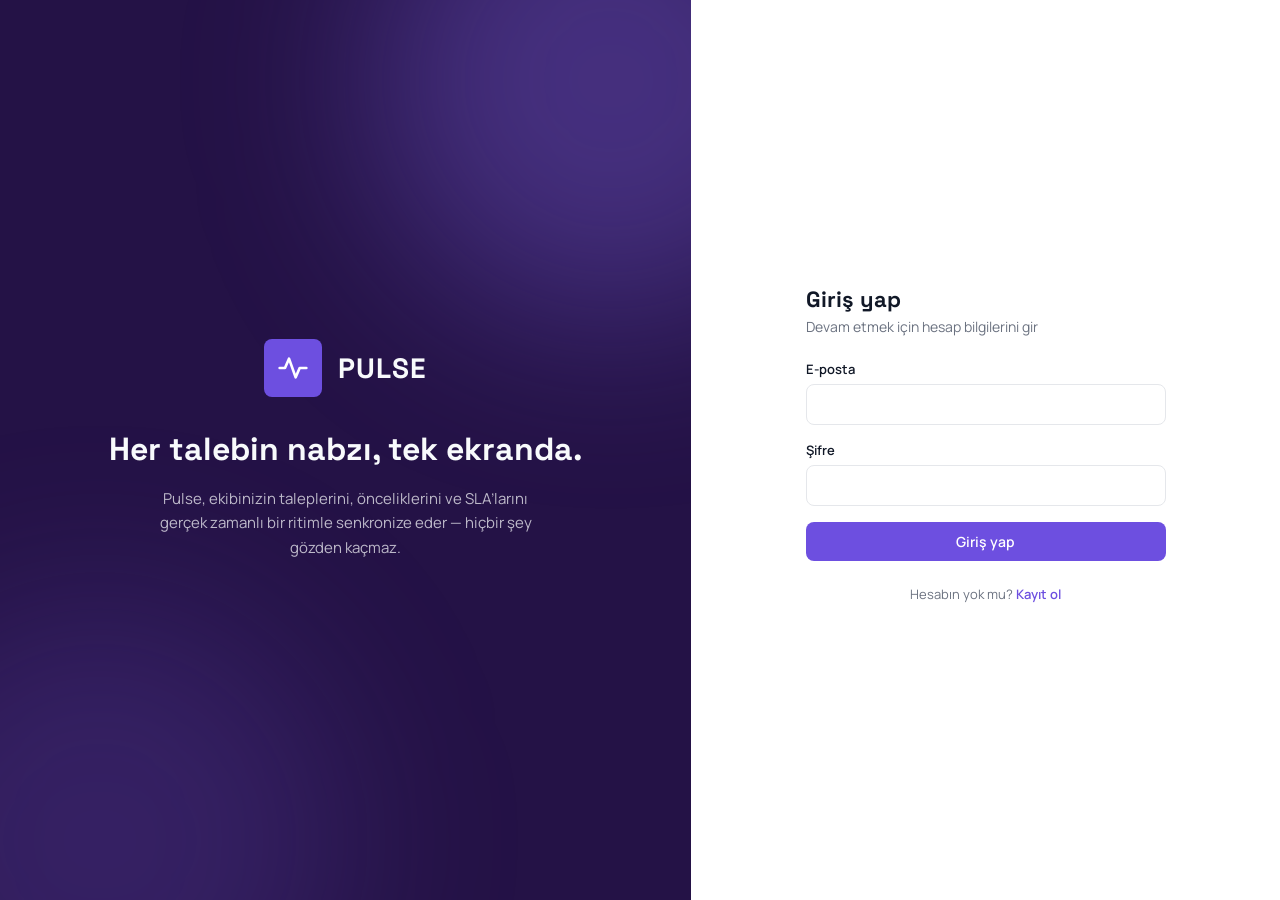
==== frontend/index.html @ 2d247c8b "Migrate frontend to SPA architecture with design system and search backend support Backend: - Add ca" ====
<!DOCTYPE html>
<html lang="tr">
<head>
  <meta charset="UTF-8">
  <script>
    // FOUC (yanlış temayla ilk çizim) olmasın diye tema, CSS yüklenmeden önce senkron uygulanıyor.
    document.documentElement.setAttribute('data-theme', localStorage.getItem('theme') || 'light');
  </script>
  <meta name="viewport" content="width=device-width, initial-scale=1.0">
  <title>Pulse ITSM</title>
  <link rel="preconnect" href="https://fonts.googleapis.com">
  <link href="https://fonts.googleapis.com/css2?family=Manrope:wght@400;500;600;700&family=Space+Grotesk:wght@600;700;800&display=swap" rel="stylesheet">
  <link rel="stylesheet" href="css/variables.css">
  <link rel="stylesheet" href="css/app.css">
</head>
<body>
  <div class="app-shell" id="appShell">
    <aside class="sidebar" id="sidebar">
      <div class="sidebar-brand">
        <div class="brand-mark-sm">
          <svg viewBox="0 0 24 24" fill="none" xmlns="http://www.w3.org/2000/svg">
            <path d="M2 12H6L9 5L14 19L17 12H22" stroke="white" stroke-width="2" stroke-linecap="round" stroke-linejoin="round"/>
          </svg>
        </div>
        <span class="brand-name-sm">PULSE</span>
      </div>

      <ul class="nav-list">
        <li>
          <a href="#/dashboard" data-route="dashboard">
            <svg class="nav-icon" viewBox="0 0 24 24" fill="none" xmlns="http://www.w3.org/2000/svg" stroke="currentColor" stroke-width="2" stroke-linecap="round" stroke-linejoin="round">
              <path d="M3 13h4v8H3zM10 3h4v18h-4zM17 8h4v13h-4z"/>
            </svg>
            <span data-i18n="nav.dashboard">Panel</span>
          </a>
        </li>
        <li>
          <a href="#/tickets" data-route="tickets">
            <svg class="nav-icon" viewBox="0 0 24 24" fill="none" xmlns="http://www.w3.org/2000/svg" stroke="currentColor" stroke-width="2" stroke-linecap="round" stroke-linejoin="round">
              <path d="M9 2h6a1 1 0 0 1 1 1v1h2a2 2 0 0 1 2 2v13a2 2 0 0 1-2 2H6a2 2 0 0 1-2-2V6a2 2 0 0 1 2-2h2V3a1 1 0 0 1 1-1z"/>
              <path d="M9 12h6M9 16h6M9 8h3"/>
            </svg>
            <span data-i18n="nav.tickets">Talepler</span>
          </a>
        </li>
        <li>
          <a href="#/projects" data-route="projects">
            <svg class="nav-icon" viewBox="0 0 24 24" fill="none" xmlns="http://www.w3.org/2000/svg" stroke="currentColor" stroke-width="2" stroke-linecap="round" stroke-linejoin="round">
              <path d="M3 7a2 2 0 0 1 2-2h4l2 2h8a2 2 0 0 1 2 2v8a2 2 0 0 1-2 2H5a2 2 0 0 1-2-2z"/>
            </svg>
            <span data-i18n="nav.projects">Projeler</span>
          </a>
        </li>
        <li>
          <a href="#/knowledge-base" data-route="knowledge-base">
            <svg class="nav-icon" viewBox="0 0 24 24" fill="none" xmlns="http://www.w3.org/2000/svg" stroke="currentColor" stroke-width="2" stroke-linecap="round" stroke-linejoin="round">
              <path d="M4 19.5A2.5 2.5 0 0 1 6.5 17H20M4 4.5A2.5 2.5 0 0 1 6.5 2H20v20H6.5A2.5 2.5 0 0 1 4 19.5v-15z"/>
            </svg>
            <span data-i18n="nav.knowledgeBase">Bilgi Bankası</span>
          </a>
        </li>
        <li>
          <a href="#/notifications" data-route="notifications">
            <svg class="nav-icon" viewBox="0 0 24 24" fill="none" xmlns="http://www.w3.org/2000/svg" stroke="currentColor" stroke-width="2" stroke-linecap="round" stroke-linejoin="round">
              <path d="M18 8a6 6 0 1 0-12 0c0 7-3 9-3 9h18s-3-2-3-9"/>
              <path d="M13.73 21a2 2 0 0 1-3.46 0"/>
            </svg>
            <span data-i18n="nav.notifications">Bildirimler</span>
          </a>
        </li>
        <li id="adminNavItem" style="display: none;">
          <a href="#/admin" data-route="admin">
            <svg class="nav-icon" viewBox="0 0 24 24" fill="none" xmlns="http://www.w3.org/2000/svg" stroke="currentColor" stroke-width="2" stroke-linecap="round" stroke-linejoin="round">
              <path d="M12 2l8 4v6c0 5-3.5 8.5-8 10-4.5-1.5-8-5-8-10V6z"/>
            </svg>
            <span data-i18n="nav.admin">Yönetim</span>
          </a>
        </li>
      </ul>

      <div class="sidebar-footer">
        <div class="sidebar-user">
          <div class="sidebar-avatar" id="sidebarAvatar">—</div>
          <div class="sidebar-user-info">
            <strong id="sidebarUserName">—</strong>
            <span id="sidebarUserEmail"></span>
          </div>
          <button class="logout-icon-btn" id="logoutButton" data-i18n-title="nav.logout" title="Çıkış yap">
            <svg viewBox="0 0 24 24" fill="none" xmlns="http://www.w3.org/2000/svg" stroke="currentColor" stroke-width="2" stroke-linecap="round" stroke-linejoin="round">
              <path d="M9 21H5a2 2 0 0 1-2-2V5a2 2 0 0 1 2-2h4"/>
              <path d="M16 17l5-5-5-5M21 12H9"/>
            </svg>
          </button>
        </div>
      </div>
    </aside>

    <div class="main">
      <header class="topbar-page" id="topbarPage">
        <div>
          <h1 class="page-title" id="pageTitle"></h1>
          <p class="page-subtitle" id="pageSubtitle"></p>
        </div>
        <div class="topbar-actions">
          <div class="topbar-page-actions" id="topbarPageActions"></div>
          <button class="theme-toggle notification-bell" id="notificationBellButton" data-i18n-title="notifications.bellLabel" title="Bildirimler">
            <svg viewBox="0 0 24 24" fill="none" xmlns="http://www.w3.org/2000/svg" stroke="currentColor" stroke-width="2" stroke-linecap="round" stroke-linejoin="round">
              <path d="M18 8a6 6 0 1 0-12 0c0 7-3 9-3 9h18s-3-2-3-9"/>
              <path d="M13.73 21a2 2 0 0 1-3.46 0"/>
            </svg>
            <span class="notification-badge" id="notificationBadge" style="display: none;"></span>
          </button>
          <button class="theme-toggle" id="langToggleButton" data-i18n-title="lang.toggleLabel" title="Dili değiştir">EN</button>
          <button class="theme-toggle" id="themeToggleButton" data-theme-toggle data-i18n-title="theme.toggleLabel" title="Temayı değiştir">
            <svg viewBox="0 0 24 24" fill="none" xmlns="http://www.w3.org/2000/svg" stroke="currentColor" stroke-width="2" stroke-linecap="round" stroke-linejoin="round">
              <circle cx="12" cy="12" r="4"/>
              <path d="M12 2v2M12 20v2M4.93 4.93l1.41 1.41M17.66 17.66l1.41 1.41M2 12h2M20 12h2M6.34 17.66l-1.41 1.41M19.07 4.93l-1.41 1.41"/>
            </svg>
          </button>
        </div>
      </header>

      <div class="content" id="view"></div>
    </div>
  </div>

  <script src="js/api.js"></script>
  <script src="js/auth.js"></script>
  <script src="js/i18n.js"></script>
  <script src="js/theme.js"></script>
  <script type="module" src="js/router.js"></script>
</body>
</html>
---- frontend/css/variables.css ----
/* ==========================================================
   Pulse ITSM - Tasarım sistemi
   Tek kaynak: tipografi ölçeği, spacing ölçeği, radius/shadow,
   açık/koyu tema tokenleri. Sayfalarda bunların dışında
   büyülü (magic) sayı/renk kullanılmamalı.
   ========================================================== */

:root {
  /* --- Tipografi ölçeği --- */
  --font-body: 'Manrope', system-ui, sans-serif;
  --font-heading: 'Space Grotesk', system-ui, sans-serif;

  --text-xs: 12px;
  --text-sm: 13px;
  --text-base: 14px;
  --text-md: 15px;
  --text-lg: 16px;
  --text-xl: 18px;
  --text-2xl: 22px;
  --text-3xl: 28px;
  --text-4xl: 32px;

  --weight-regular: 400;
  --weight-medium: 500;
  --weight-semibold: 600;
  --weight-bold: 700;

  /* --- Spacing ölçeği (4-8-12-16-24-32-48-64) --- */
  --space-1: 4px;
  --space-2: 8px;
  --space-3: 12px;
  --space-4: 16px;
  --space-5: 24px;
  --space-6: 32px;
  --space-7: 48px;
  --space-8: 64px;

  /* --- Radius / shadow / geçiş --- */
  --radius-sm: 8px;
  --radius-md: 14px;
  --radius-lg: 20px;
  --shadow-card: 0 1px 2px rgba(17, 24, 39, 0.06);
  --shadow-elevated: 0 4px 6px rgba(17, 24, 39, 0.05), 0 10px 24px rgba(17, 24, 39, 0.08);
  --focus-ring: 0 0 0 3px rgba(109, 79, 224, 0.22);
  --transition-fast: 150ms ease;
  --transition-base: 200ms ease;

  --container-max: 1280px;

  /* --- Marka: aksan rengi her iki temada da mor kalır, ama sidebar/aksan
     tonları tema geçişinde gerçekten değişsin diye tema bloklarında tanımlı --- */
  --color-topbar-text: #F8FAFC;
  --color-accent: #6D4FE0;
  --color-accent-hover: #5A3FD1;
  --color-accent-bg: #F1EDFC;
}

/* ==========================================================
   Açık tema (varsayılan)
   ========================================================== */
:root,
[data-theme="light"] {
  --color-page: #F6F7F9;
  --color-surface: #FFFFFF;
  --color-surface-alt: #F1F2F5;
  --color-border: #E5E7EB;
  --color-text: #111827;
  --color-text-muted: #6B7280;

  --color-topbar: #241246;
  --color-topbar-surface: #2E1859;
  --color-topbar-border: rgba(255, 255, 255, 0.1);

  --status-open-bg: #E7ECFE;
  --status-open-fg: #3557D6;
  --status-inprogress-bg: #FFF3DC;
  --status-inprogress-fg: #B7791F;
  --status-pending-bg: #E9EEF3;
  --status-pending-fg: #51677A;
  --status-resolved-bg: #E9F7EC;
  --status-resolved-fg: #2F8F46;
  --status-closed-bg: #EFEFEF;
  --status-closed-fg: #6B7280;

  --priority-critical-bg: #FDECEC;
  --priority-critical-fg: #D64545;
  --priority-high-bg: #FFF6E0;
  --priority-high-fg: #B45309;
  --priority-medium-bg: #EFF6FF;
  --priority-medium-fg: #2563EB;
  --priority-low-bg: #E6F7F5;
  --priority-low-fg: #0F766E;

  --sla-overdue: #D64545;
  --sla-urgent: #B7791F;
  --sla-ok: #2F8F46;
  --sla-done: #6B7280;
}

/* ==========================================================
   Koyu tema
   ========================================================== */
[data-theme="dark"] {
  --color-page: #0B0E14;
  --color-surface: #121620;
  --color-surface-alt: #1A1F2B;
  --color-border: #262B38;
  --color-text: #F1F2F6;
  --color-text-muted: #9AA1B2;

  --color-topbar: #150A29;
  --color-topbar-surface: #1E1040;
  --color-topbar-border: rgba(255, 255, 255, 0.06);

  --color-accent: #8467E8;
  --color-accent-hover: #9580ED;
  --color-accent-bg: rgba(132, 103, 232, 0.16);

  --status-open-bg: rgba(53, 87, 214, 0.18);
  --status-open-fg: #8DA6FF;
  --status-inprogress-bg: rgba(183, 121, 31, 0.2);
  --status-inprogress-fg: #F0B429;
  --status-pending-bg: rgba(81, 103, 122, 0.24);
  --status-pending-fg: #B7C4D1;
  --status-resolved-bg: rgba(47, 143, 70, 0.2);
  --status-resolved-fg: #6FDB8B;
  --status-closed-bg: rgba(107, 114, 128, 0.22);
  --status-closed-fg: #B0B5BE;

  --priority-critical-bg: rgba(214, 69, 69, 0.2);
  --priority-critical-fg: #FF8A8A;
  --priority-high-bg: rgba(245, 166, 35, 0.18);
  --priority-high-fg: #F5A623;
  --priority-medium-bg: rgba(37, 99, 235, 0.2);
  --priority-medium-fg: #7FA8FF;
  --priority-low-bg: rgba(15, 118, 110, 0.22);
  --priority-low-fg: #5FD9CC;

  --sla-overdue: #FF6B6B;
  --sla-urgent: #F0B429;
  --sla-ok: #6FDB8B;
  --sla-done: #9AA1B2;

  --shadow-card: 0 1px 2px rgba(0, 0, 0, 0.3);
  --shadow-elevated: 0 4px 6px rgba(0, 0, 0, 0.3), 0 10px 24px rgba(0, 0, 0, 0.4);
  --focus-ring: 0 0 0 3px rgba(132, 103, 232, 0.35);
}

* {
  box-sizing: border-box;
}

html {
  color-scheme: light dark;
}

body {
  margin: 0;
  font-family: var(--font-body);
  font-size: var(--text-base);
  background: var(--color-page);
  color: var(--color-text);
  transition: background-color var(--transition-base), color var(--transition-base);
}

/* ---------- Ortak kaydırma çubuğu (tüm scroll alanlarında aynı tasarım) ---------- */
* {
  scrollbar-width: thin;
  scrollbar-color: var(--color-border) transparent;
}

*::-webkit-scrollbar {
  width: 9px;
  height: 9px;
}

*::-webkit-scrollbar-track {
  background: transparent;
}

*::-webkit-scrollbar-thumb {
  background-color: var(--color-border);
  border-radius: 999px;
  border: 2px solid transparent;
  background-clip: padding-box;
}

*::-webkit-scrollbar-thumb:hover {
  background-color: var(--color-text-muted);
}

/* ==========================================================
   Ortak uygulama iskeleti: sidebar + topbar
   (index.html içinde tek kopya olarak yaşar, router içerik alanını değiştirir)
   ========================================================== */
.app-shell {
  display: flex;
  min-height: 100vh;
}

.sidebar {
  width: 240px;
  flex-shrink: 0;
  background: var(--color-topbar);
  color: var(--color-topbar-text);
  display: flex;
  flex-direction: column;
  padding: var(--space-5) var(--space-4);
  border-right: 1px solid var(--color-topbar-border);
  border-radius: 0 var(--radius-lg) var(--radius-lg) 0;
  box-shadow: var(--shadow-elevated);
  transition: background-color var(--transition-base);
  /* İçerik (ör. talep detayı) sayfayı uzatınca sidebar da onunla birlikte
     uzamasın diye viewport yüksekliğine sabitliyoruz. */
  position: sticky;
  top: 0;
  align-self: flex-start;
  height: 100vh;
  overflow-y: auto;
  scrollbar-width: thin;
  scrollbar-color: rgba(255, 255, 255, 0.18) transparent;
}

.sidebar::-webkit-scrollbar {
  width: 8px;
}

.sidebar::-webkit-scrollbar-track {
  background: transparent;
}

.sidebar::-webkit-scrollbar-thumb {
  background-color: rgba(255, 255, 255, 0.18);
  border-radius: 999px;
}

.sidebar::-webkit-scrollbar-thumb:hover {
  background-color: rgba(255, 255, 255, 0.3);
}

.sidebar-brand {
  display: flex;
  align-items: center;
  gap: var(--space-3);
  padding: 0 var(--space-2) var(--space-5);
  margin-bottom: var(--space-5);
  border-bottom: 1px solid var(--color-topbar-border);
}

.sidebar-brand .brand-mark-sm {
  width: 32px;
  height: 32px;
  background: var(--color-accent);
  border-radius: var(--radius-sm);
  display: flex;
  align-items: center;
  justify-content: center;
  flex-shrink: 0;
}

.sidebar-brand .brand-mark-sm svg {
  width: 18px;
  height: 18px;
}

.sidebar-brand .brand-name-sm {
  font-family: var(--font-heading);
  font-weight: var(--weight-bold);
  font-size: var(--text-lg);
  letter-spacing: 0.04em;
}

.nav-list {
  list-style: none;
  margin: 0;
  padding: 0;
  display: flex;
  flex-direction: column;
  gap: 2px;
  flex: 1;
}

.nav-list a {
  display: flex;
  align-items: center;
  gap: var(--space-3);
  padding: var(--space-2) var(--space-3);
  margin: 0 0 0 -1px;
  border-left: 3px solid transparent;
  border-radius: 0 var(--radius-sm) var(--radius-sm) 0;
  color: rgba(248, 250, 252, 0.68);
  text-decoration: none;
  font-size: var(--text-base);
  font-weight: var(--weight-medium);
  transition: background-color var(--transition-fast), color var(--transition-fast), border-color var(--transition-fast);
}

.nav-icon {
  width: 18px;
  height: 18px;
  flex-shrink: 0;
}

.nav-list a:hover {
  background: rgba(255, 255, 255, 0.05);
  color: var(--color-topbar-text);
}

.nav-list a.active {
  background: var(--color-topbar-surface);
  border-left-color: var(--color-accent);
  color: #FFFFFF;
  font-weight: var(--weight-semibold);
}

.sidebar-footer {
  border-top: 1px solid var(--color-topbar-border);
  padding-top: var(--space-4);
  margin-top: var(--space-4);
}

.sidebar-user {
  display: flex;
  align-items: center;
  gap: var(--space-3);
  font-size: var(--text-sm);
  color: rgba(248, 250, 252, 0.72);
}

.sidebar-avatar {
  width: 32px;
  height: 32px;
  border-radius: 50%;
  background: var(--color-accent);
  color: #FFFFFF;
  display: flex;
  align-items: center;
  justify-content: center;
  font-size: var(--text-sm);
  font-weight: var(--weight-bold);
  flex-shrink: 0;
}

.sidebar-user-info {
  flex: 1;
  min-width: 0;
  overflow: hidden;
}

.sidebar-user-info strong {
  display: block;
  color: var(--color-topbar-text);
  font-size: var(--text-base);
  white-space: nowrap;
  overflow: hidden;
  text-overflow: ellipsis;
}

.sidebar-user-info span {
  display: block;
  white-space: nowrap;
  overflow: hidden;
  text-overflow: ellipsis;
}

.logout-icon-btn {
  flex-shrink: 0;
  width: 30px;
  height: 30px;
  display: flex;
  align-items: center;
  justify-content: center;
  background: transparent;
  border: 1px solid rgba(255, 255, 255, 0.15);
  color: rgba(248, 250, 252, 0.72);
  border-radius: var(--radius-sm);
  cursor: pointer;
  transition: background-color var(--transition-fast), color var(--transition-fast);
}

.logout-icon-btn svg {
  width: 16px;
  height: 16px;
}

.logout-icon-btn:hover {
  background: rgba(255, 255, 255, 0.08);
  color: #FFFFFF;
}

.main {
  flex: 1;
  display: flex;
  flex-direction: column;
  min-width: 0;
}

.topbar-page {
  display: flex;
  align-items: center;
  justify-content: space-between;
  padding: var(--space-5) var(--space-6);
  border-bottom: 1px solid var(--color-border);
  background: var(--color-surface);
  transition: background-color var(--transition-base), border-color var(--transition-base);
}

.topbar-actions {
  display: flex;
  align-items: center;
  gap: var(--space-3);
}

.page-title {
  font-family: var(--font-heading);
  font-weight: var(--weight-bold);
  font-size: var(--text-4xl);
  margin: 0;
}

.page-subtitle {
  font-size: var(--text-sm);
  color: var(--color-text-muted);
  margin: 2px 0 0;
}

.page-subtitle:empty {
  display: none;
}

.topbar-page-actions {
  display: flex;
  align-items: center;
  gap: var(--space-3);
}

.topbar-page-actions:empty {
  display: none;
}

.content {
  padding: var(--space-6);
  flex: 1;
}

/* Login/register gibi "public" sayfalarda sidebar/topbar gizlenir,
   view kendi tam ekran iki-kolonlu düzenini basar. */
.shell-auth-page .sidebar,
.shell-auth-page .topbar-page {
  display: none;
}

.shell-auth-page .content {
  padding: 0;
}

.theme-toggle {
  width: 34px;
  height: 34px;
  border-radius: var(--radius-sm);
  border: 1px solid var(--color-border);
  background: var(--color-surface);
  color: var(--color-text-muted);
  cursor: pointer;
  display: inline-flex;
  align-items: center;
  justify-content: center;
  transition: background-color var(--transition-fast), color var(--transition-fast);
}

.theme-toggle:hover {
  background: var(--color-surface-alt);
  color: var(--color-text);
}

.theme-toggle svg {
  width: 18px;
  height: 18px;
}

.notification-bell {
  position: relative;
}

.notification-badge {
  position: absolute;
  top: -4px;
  right: -4px;
  min-width: 16px;
  height: 16px;
  padding: 0 4px;
  border-radius: 999px;
  background: var(--priority-critical-fg);
  color: #FFFFFF;
  font-size: 10px;
  font-weight: var(--weight-bold);
  line-height: 16px;
  text-align: center;
}

.btn-primary {
  background: var(--color-accent);
  color: #FFFFFF;
  border: none;
  padding: var(--space-2) var(--space-4);
  border-radius: var(--radius-sm);
  font-size: var(--text-base);
  font-weight: var(--weight-semibold);
  cursor: pointer;
  font-family: var(--font-body);
  text-decoration: none;
  display: inline-flex;
  align-items: center;
  box-shadow: var(--shadow-card);
  transition: background-color var(--transition-fast), transform var(--transition-fast), box-shadow var(--transition-fast);
}

.btn-primary:hover {
  background: var(--color-accent-hover);
  transform: translateY(-2px);
  box-shadow: var(--shadow-elevated);
}

.btn-primary:active {
  transform: translateY(0);
}

.badge {
  display: inline-flex;
  align-items: center;
  padding: var(--space-1) var(--space-3);
  border-radius: 999px;
  font-size: var(--text-xs);
  font-weight: var(--weight-semibold);
  white-space: nowrap;
}

/* ---------- Ortak select (dropdown) tasarımı ---------- */
select {
  appearance: none;
  -webkit-appearance: none;
  -moz-appearance: none;
  background-image: url("data:image/svg+xml;utf8,<svg xmlns='http://www.w3.org/2000/svg' viewBox='0 0 24 24' fill='none' stroke='%238B93A7' stroke-width='2' stroke-linecap='round' stroke-linejoin='round'><path d='M6 9l6 6 6-6'/></svg>");
  background-repeat: no-repeat;
  background-position: right 10px center;
  background-size: 14px;
  cursor: pointer;
}

select::-ms-expand {
  display: none;
}

/* ---------- Özel select (dropdown) bileşeni ----------
   Native <select>'in açılan seçenek listesi CSS ile stillenemiyor
   (tarayıcı kısıtı), o yüzden native select DOM'da/işlevsel kalıyor
   ama görsel olarak gizlenip yerine kendi tasarımımızdaki bir
   tetikleyici + liste konuyor. Bkz: js/customSelect.js */
.custom-select-native {
  position: absolute;
  width: 1px;
  height: 1px;
  padding: 0;
  margin: -1px;
  overflow: hidden;
  clip: rect(0, 0, 0, 0);
  white-space: nowrap;
  border: 0;
}

.custom-select {
  position: relative;
  display: block;
  width: 100%;
}

.custom-select-trigger {
  display: flex;
  align-items: center;
  justify-content: space-between;
  gap: var(--space-2);
  width: 100%;
  padding: 9px 12px;
  font-family: var(--font-body);
  font-size: var(--text-base);
  color: var(--color-text);
  background-color: var(--color-surface);
  border: 1px solid var(--color-border);
  border-radius: var(--radius-sm);
  cursor: pointer;
  transition: border-color var(--transition-fast), box-shadow var(--transition-fast);
}

.custom-select-label {
  overflow: hidden;
  text-overflow: ellipsis;
  white-space: nowrap;
}

.custom-select-trigger svg {
  width: 14px;
  height: 14px;
  color: var(--color-text-muted);
  flex-shrink: 0;
  transition: transform var(--transition-fast);
}

.custom-select-trigger:hover {
  border-color: var(--color-text-muted);
}

.custom-select.is-open .custom-select-trigger {
  border-color: var(--color-accent);
  box-shadow: var(--focus-ring);
}

.custom-select.is-open .custom-select-trigger svg {
  transform: rotate(180deg);
}

.custom-select.is-disabled .custom-select-trigger {
  cursor: not-allowed;
  color: var(--color-text-muted);
  background-color: var(--color-surface-alt);
}

.custom-select-menu {
  display: none;
  position: absolute;
  top: calc(100% + 6px);
  left: 0;
  right: 0;
  z-index: 20;
  max-height: 240px;
  overflow-y: auto;
  background: var(--color-surface);
  border: 1px solid var(--color-border);
  border-radius: var(--radius-sm);
  box-shadow: var(--shadow-elevated);
  padding: 6px;
}

.custom-select.is-open .custom-select-menu {
  display: block;
}

.custom-select-option {
  padding: 8px 10px;
  border-radius: var(--radius-sm);
  font-size: var(--text-base);
  color: var(--color-text);
  cursor: pointer;
  white-space: nowrap;
  overflow: hidden;
  text-overflow: ellipsis;
  transition: background-color var(--transition-fast);
}

.custom-select-option:hover {
  background: var(--color-surface-alt);
}

.custom-select-option.is-selected {
  background: var(--color-accent-bg);
  color: var(--color-accent);
  font-weight: var(--weight-semibold);
}

/* Filtre çubuğunda select'ler tam genişlik değil, kompakt dursun. */
.filter-group .custom-select {
  width: auto;
  min-width: 160px;
}

.action-form .custom-select {
  flex: 1;
}

/* ---------- Odak halkası (accessibility + premium his) ---------- */
input:focus-visible,
select:focus-visible,
textarea:focus-visible,
button:focus-visible,
a:focus-visible {
  outline: none;
  box-shadow: var(--focus-ring);
}

input:focus,
select:focus,
textarea:focus {
  outline: none;
  border-color: var(--color-accent);
  box-shadow: var(--focus-ring);
}

/* ---------- Boş / hata durumu kutusu ---------- */
.state-box {
  display: flex;
  flex-direction: column;
  align-items: center;
  justify-content: center;
  gap: var(--space-3);
  padding: var(--space-7) var(--space-5);
  border: 1px dashed var(--color-border);
  border-radius: var(--radius-md);
  color: var(--color-text-muted);
  font-size: var(--text-base);
  text-align: center;
}

.state-box svg {
  width: 32px;
  height: 32px;
  opacity: 0.5;
}
---- frontend/css/app.css ----
/* ==========================================================
   Sayfa bazlı bileşen stilleri. Tüm sayfalar tek css dosyasını
   paylaşır (SPA, tek index.html üzerinden çalışıyor).
   Renk/boşluk/tipografi için her zaman variables.css tokenleri
   kullanılır, burada büyülü (magic) değer yok.
   ========================================================== */

/* ---------- Auth (login / register) ---------- */
.login-page {
  min-height: 100vh;
  display: flex;
}

.brand-panel {
  position: relative;
  flex: 1.1;
  background: var(--color-topbar);
  color: var(--color-topbar-text);
  display: flex;
  flex-direction: column;
  align-items: center;
  justify-content: center;
  text-align: center;
  padding: var(--space-8) var(--space-7);
  overflow: hidden;
}

/* Sadece giriş ekranındaki "ilk izlenim" panelinde kullanılan hafif ışık efekti;
   uygulamanın gerçek çalışma ekranlarında (tablo/liste) kullanılmıyor. */
.brand-panel::before,
.brand-panel::after {
  content: '';
  position: absolute;
  width: 480px;
  height: 480px;
  border-radius: 50%;
  filter: blur(90px);
  pointer-events: none;
}

.brand-panel::before {
  background: rgba(132, 103, 232, 0.35);
  top: -160px;
  right: -160px;
}

.brand-panel::after {
  background: rgba(132, 103, 232, 0.18);
  bottom: -180px;
  left: -140px;
}

.brand-panel > * {
  position: relative;
  z-index: 1;
}

.brand-lockup {
  display: flex;
  align-items: center;
  gap: var(--space-4);
  margin-bottom: var(--space-6);
}

.brand-mark {
  width: 58px;
  height: 58px;
  background: var(--color-accent);
  border-radius: var(--radius-sm);
  display: flex;
  align-items: center;
  justify-content: center;
  flex-shrink: 0;
}

.brand-mark svg {
  width: 32px;
  height: 32px;
}

.brand-name {
  font-family: var(--font-heading);
  font-weight: var(--weight-bold);
  font-size: var(--text-3xl);
  letter-spacing: 0.04em;
  color: var(--color-topbar-text);
}

.slogan-title {
  font-family: var(--font-heading);
  font-weight: var(--weight-bold);
  font-size: var(--text-4xl);
  line-height: 1.3;
  margin: 0 0 var(--space-4);
  white-space: nowrap;
}

.slogan-body {
  font-size: var(--text-md);
  line-height: 1.65;
  color: rgba(248, 250, 252, 0.72);
  max-width: 380px;
  margin: 0;
}

.form-panel {
  flex: 1;
  background: var(--color-surface);
  display: flex;
  align-items: center;
  justify-content: center;
  padding: var(--space-5);
}

.login-card {
  width: 100%;
  max-width: 360px;
}

.login-title {
  font-family: var(--font-heading);
  font-weight: var(--weight-bold);
  font-size: var(--text-2xl);
  margin: 0 0 4px;
}

.login-subtitle {
  color: var(--color-text-muted);
  font-size: var(--text-base);
  margin: 0 0 var(--space-5);
}

.form-group {
  margin-bottom: var(--space-4);
}

.form-group label,
.login-card label {
  display: block;
  font-size: var(--text-sm);
  font-weight: var(--weight-semibold);
  margin-bottom: 6px;
}

.login-card input,
.login-card select,
.login-card textarea {
  width: 100%;
  padding: 10px var(--space-3);
  border: 1px solid var(--color-border);
  border-radius: var(--radius-sm);
  font-size: var(--text-base);
  font-family: var(--font-body);
  background-color: var(--color-surface);
  color: var(--color-text);
}

.login-card select {
  padding-right: 32px;
}

.login-card input:focus {
  outline: none;
  border-color: var(--color-accent);
}

.login-card button[type="submit"] {
  width: 100%;
  padding: 10px var(--space-3);
  background: var(--color-accent);
  color: #FFFFFF;
  border: none;
  border-radius: var(--radius-sm);
  font-size: var(--text-base);
  font-weight: var(--weight-semibold);
  cursor: pointer;
  font-family: var(--font-body);
}

.login-card button[type="submit"]:hover {
  background: var(--color-accent-hover);
}

.login-card button[type="submit"]:disabled {
  opacity: 0.6;
  cursor: not-allowed;
}

.error-message {
  background: var(--priority-critical-bg);
  color: var(--priority-critical-fg);
  font-size: var(--text-sm);
  padding: 10px var(--space-3);
  border-radius: var(--radius-sm);
  margin-bottom: var(--space-4);
  display: none;
}

.form-footer {
  margin-top: var(--space-5);
  text-align: center;
  font-size: var(--text-sm);
  color: var(--color-text-muted);
}

.form-footer a {
  color: var(--color-accent);
  font-weight: var(--weight-semibold);
  text-decoration: none;
}

.form-footer a:hover {
  text-decoration: underline;
}

@media (max-width: 860px) {
  .login-page {
    flex-direction: column;
  }
  .brand-panel {
    padding: var(--space-6) var(--space-5);
  }
  .slogan-title {
    font-size: var(--text-2xl);
    white-space: normal;
  }
}

/* ---------- Tickets list ---------- */
.filter-bar {
  display: flex;
  align-items: flex-end;
  gap: var(--space-4);
  flex-wrap: wrap;
  margin-bottom: var(--space-5);
  padding: var(--space-4) var(--space-5);
  background: var(--color-surface);
  border: 1px solid var(--color-border);
  border-radius: var(--radius-md);
  box-shadow: var(--shadow-card);
  transition: background-color var(--transition-base), border-color var(--transition-base);
}

.filter-group-search {
  flex: 1;
  min-width: 200px;
}

.search-box {
  position: relative;
}

.search-box svg {
  position: absolute;
  left: 12px;
  top: 50%;
  transform: translateY(-50%);
  width: 16px;
  height: 16px;
  color: var(--color-text-muted);
  pointer-events: none;
  transition: color var(--transition-fast);
}

.search-box:focus-within svg {
  color: var(--color-accent);
}

.search-box input {
  width: 100%;
  padding: 9px 12px 9px 36px;
  border: 1px solid var(--color-border);
  border-radius: var(--radius-sm);
  font-size: var(--text-base);
  font-family: var(--font-body);
  background: var(--color-surface);
  color: var(--color-text);
}

.filter-group {
  display: flex;
  flex-direction: column;
  gap: 6px;
}

.filter-group label {
  font-size: var(--text-xs);
  font-weight: var(--weight-semibold);
  color: var(--color-text-muted);
}

.filter-group select {
  padding: 8px 32px 8px 10px;
  border: 1px solid var(--color-border);
  border-radius: var(--radius-sm);
  font-size: var(--text-base);
  font-family: var(--font-body);
  background-color: var(--color-surface);
  color: var(--color-text);
  min-width: 160px;
}

.filter-group select:focus {
  outline: none;
  border-color: var(--color-accent);
}

.btn-secondary {
  background: transparent;
  color: var(--color-text-muted);
  border: 1px solid var(--color-border);
  padding: 8px var(--space-4);
  border-radius: var(--radius-sm);
  font-size: var(--text-sm);
  font-weight: var(--weight-semibold);
  cursor: pointer;
  font-family: var(--font-body);
  height: 37px;
}

.btn-secondary:hover {
  background: var(--color-surface-alt);
}

.ticket-table-wrap {
  background: var(--color-surface);
  border: 1px solid var(--color-border);
  border-radius: var(--radius-md);
  box-shadow: var(--shadow-card);
  overflow: auto;
  max-height: calc(100vh - 320px);
  transition: background-color var(--transition-base), border-color var(--transition-base);
}

.col-right {
  text-align: right;
}

.col-center {
  text-align: center;
}

table {
  width: 100%;
  border-collapse: collapse;
}

thead th {
  position: sticky;
  top: 0;
  z-index: 1;
  text-align: left;
  font-size: 11px;
  font-weight: var(--weight-bold);
  color: var(--color-accent);
  text-transform: uppercase;
  letter-spacing: 0.08em;
  padding: var(--space-3) var(--space-4);
  background: var(--color-surface-alt);
  border-bottom: 2px solid var(--color-border);
}

tbody td {
  padding: var(--space-3) var(--space-4);
  font-size: var(--text-base);
  border-bottom: 1px solid var(--color-border);
  vertical-align: middle;
}

tbody tr:last-child td {
  border-bottom: none;
}

tbody tr {
  cursor: pointer;
  transition: background-color var(--transition-fast);
}

tbody tr:hover {
  background: var(--color-surface-alt);
}

.ticket-title {
  font-weight: var(--weight-semibold);
  color: var(--color-text);
  transition: color var(--transition-fast);
}

tbody tr:hover .ticket-title {
  color: var(--color-accent);
}

.assignee-cell {
  display: flex;
  align-items: center;
  gap: var(--space-2);
}

.assignee-avatar {
  width: 22px;
  height: 22px;
  border-radius: 50%;
  background: var(--color-accent-bg);
  color: var(--color-accent);
  font-size: 10px;
  font-weight: var(--weight-bold);
  display: flex;
  align-items: center;
  justify-content: center;
  flex-shrink: 0;
}

.ticket-id {
  display: inline-flex;
  color: var(--color-text-muted);
  font-size: var(--text-xs);
  font-weight: var(--weight-semibold);
  background: var(--color-surface-alt);
  padding: 2px 7px;
  border-radius: var(--radius-sm);
  margin-right: var(--space-2);
}

.status-dot {
  display: inline-flex;
  align-items: center;
  gap: 7px;
  font-size: var(--text-base);
  font-weight: var(--weight-medium);
  color: var(--color-text);
}

.status-dot::before {
  content: '';
  width: 8px;
  height: 8px;
  border-radius: 50%;
  flex-shrink: 0;
  background: var(--dot-color, var(--color-text-muted));
}

.row-end {
  display: flex;
  align-items: center;
  justify-content: flex-end;
  gap: var(--space-2);
}

.row-chevron {
  opacity: 0;
  color: var(--color-text-muted);
  transition: opacity var(--transition-fast), transform var(--transition-fast);
}

tbody tr:hover .row-chevron {
  opacity: 1;
  transform: translateX(2px);
}

.due-cell {
  font-weight: var(--weight-semibold);
}

.due-overdue { color: var(--sla-overdue); }
.due-soon { color: var(--sla-urgent); }
.due-ok { color: var(--sla-ok); }
.due-done { color: var(--sla-done); font-weight: var(--weight-medium); }

/* ---------- Notifications ---------- */
.notification-list {
  display: flex;
  flex-direction: column;
  gap: var(--space-2);
}

.notification-item {
  display: flex;
  align-items: center;
  justify-content: space-between;
  gap: var(--space-4);
  padding: var(--space-4);
  background: var(--color-surface);
  border: 1px solid var(--color-border);
  border-radius: var(--radius-md);
  transition: background-color var(--transition-base), border-color var(--transition-base);
}

.notification-unread {
  border-left: 3px solid var(--color-accent);
}

.notification-body {
  display: flex;
  flex-direction: column;
  gap: 4px;
  min-width: 0;
}

.notification-message {
  color: var(--color-text);
  font-size: var(--text-base);
}

.notification-meta {
  color: var(--color-text-muted);
  font-size: var(--text-xs);
}

.state-message {
  padding: var(--space-7);
  text-align: center;
  color: var(--color-text-muted);
  font-size: var(--text-base);
}

/* ---------- Ticket detail ---------- */
.back-link {
  display: inline-flex;
  align-items: center;
  gap: 6px;
  font-size: var(--text-sm);
  font-weight: var(--weight-semibold);
  color: var(--color-text);
  text-decoration: none;
  margin-bottom: var(--space-4);
  cursor: pointer;
  background: var(--color-surface);
  border: 1px solid var(--color-border);
  padding: 7px var(--space-3);
  border-radius: var(--radius-sm);
  font-family: var(--font-body);
  box-shadow: var(--shadow-card);
  transition: background-color var(--transition-fast), border-color var(--transition-fast), color var(--transition-fast);
}

.back-link svg {
  width: 15px;
  height: 15px;
}

.back-link:hover {
  color: var(--color-accent);
  border-color: var(--color-accent);
  background: var(--color-accent-bg);
}

.detail-grid {
  display: grid;
  grid-template-columns: 2fr 1fr;
  gap: var(--space-5);
  align-items: start;
}

.card {
  background: var(--color-surface);
  border: 1px solid var(--color-border);
  border-radius: var(--radius-md);
  padding: var(--space-5);
  box-shadow: var(--shadow-card);
  transition: background-color var(--transition-base), border-color var(--transition-base);
}

.card + .card {
  margin-top: var(--space-5);
}

.ticket-header {
  display: flex;
  align-items: flex-start;
  justify-content: space-between;
  gap: var(--space-4);
  margin-bottom: var(--space-4);
}

.ticket-id-large {
  color: var(--color-text-muted);
  font-size: var(--text-sm);
  font-weight: var(--weight-semibold);
}

.ticket-title-large {
  font-family: var(--font-heading);
  font-weight: var(--weight-bold);
  font-size: var(--text-2xl);
  margin: 4px 0 0;
}

.badge-row {
  display: flex;
  gap: var(--space-2);
  flex-shrink: 0;
}

.section-label {
  font-size: var(--text-xs);
  font-weight: var(--weight-semibold);
  color: var(--color-text-muted);
  text-transform: uppercase;
  letter-spacing: 0.03em;
  margin: 0 0 var(--space-2);
}

.description-text {
  font-size: var(--text-base);
  line-height: 1.6;
  color: var(--color-text);
  white-space: pre-wrap;
}

.meta-list {
  display: flex;
  flex-direction: column;
  gap: 14px;
}

.meta-row {
  display: flex;
  flex-direction: column;
  gap: 2px;
}

.meta-row .meta-label {
  font-size: var(--text-xs);
  color: var(--color-text-muted);
}

.meta-row .meta-value {
  font-size: var(--text-base);
  font-weight: var(--weight-semibold);
  color: var(--color-text);
}

.action-form {
  display: flex;
  gap: var(--space-2);
}

.action-form select {
  flex: 1;
  padding: 8px 32px 8px 10px;
  border: 1px solid var(--color-border);
  border-radius: var(--radius-sm);
  font-size: var(--text-base);
  font-family: var(--font-body);
  background-color: var(--color-surface);
  color: var(--color-text);
}

.action-form select:focus {
  outline: none;
  border-color: var(--color-accent);
}

.action-form button {
  background: var(--color-accent);
  color: #FFFFFF;
  border: none;
  padding: 8px var(--space-4);
  border-radius: var(--radius-sm);
  font-size: var(--text-sm);
  font-weight: var(--weight-semibold);
  cursor: pointer;
  font-family: var(--font-body);
}

.action-form button:hover {
  background: var(--color-accent-hover);
}

.action-form button:disabled {
  opacity: 0.6;
  cursor: not-allowed;
}

.toast {
  font-size: var(--text-sm);
  padding: 8px 10px;
  border-radius: var(--radius-sm);
  margin-top: 10px;
  display: none;
}

.toast.success {
  background: var(--status-resolved-bg);
  color: var(--status-resolved-fg);
}

.toast.error {
  background: var(--priority-critical-bg);
  color: var(--priority-critical-fg);
}

.comment-list, .attachment-list {
  display: flex;
  flex-direction: column;
  gap: 14px;
  margin-bottom: var(--space-4);
}

.comment-item {
  padding-bottom: 14px;
  border-bottom: 1px solid var(--color-border);
}

.comment-item:last-child {
  border-bottom: none;
  padding-bottom: 0;
}

.comment-header {
  display: flex;
  align-items: center;
  gap: var(--space-2);
  margin-bottom: 4px;
}

.comment-author {
  font-size: var(--text-sm);
  font-weight: var(--weight-semibold);
}

.comment-date {
  font-size: var(--text-xs);
  color: var(--color-text-muted);
}

.comment-message {
  font-size: var(--text-base);
  line-height: 1.5;
  white-space: pre-wrap;
}

.internal-badge {
  font-size: 11px;
  font-weight: var(--weight-semibold);
  padding: 2px var(--space-2);
  border-radius: 999px;
  background: var(--status-pending-bg);
  color: var(--status-pending-fg);
}

.comment-form textarea {
  width: 100%;
  padding: 10px var(--space-3);
  border: 1px solid var(--color-border);
  border-radius: var(--radius-sm);
  font-size: var(--text-base);
  font-family: var(--font-body);
  background: var(--color-surface);
  color: var(--color-text);
  resize: vertical;
  min-height: 70px;
  margin-bottom: var(--space-2);
}

.comment-form textarea:focus {
  outline: none;
  border-color: var(--color-accent);
}

.comment-form-footer {
  display: flex;
  align-items: center;
  justify-content: space-between;
}

.checkbox-label {
  display: flex;
  align-items: center;
  gap: 6px;
  font-size: var(--text-sm);
  color: var(--color-text-muted);
  cursor: pointer;
}

.attachment-item {
  display: flex;
  align-items: center;
  justify-content: space-between;
  gap: var(--space-2);
}

.attachment-meta {
  font-size: var(--text-xs);
  color: var(--color-text-muted);
}

.attachment-link {
  font-size: var(--text-sm);
  font-weight: var(--weight-semibold);
  color: var(--color-accent);
  background: none;
  border: none;
  cursor: pointer;
  padding: 0;
  font-family: var(--font-body);
}

.attachment-link:hover {
  text-decoration: underline;
}

.upload-row {
  display: flex;
  gap: var(--space-2);
  align-items: center;
}

.upload-row input[type="file"] {
  flex: 1;
  font-size: var(--text-sm);
  color: var(--color-text);
}

@media (max-width: 900px) {
  .detail-grid {
    grid-template-columns: 1fr;
  }
}

/* ---------- New ticket form ---------- */
.form-card {
  background: var(--color-surface);
  border: 1px solid var(--color-border);
  border-radius: var(--radius-md);
  padding: var(--space-6);
  max-width: 640px;
  box-shadow: var(--shadow-card);
}

.form-row {
  display: grid;
  grid-template-columns: 1fr 1fr;
  gap: var(--space-4);
  margin-bottom: var(--space-4);
}

.form-card .form-group {
  margin-bottom: var(--space-4);
  display: flex;
  flex-direction: column;
  gap: 6px;
}

.form-card label {
  font-size: var(--text-sm);
  font-weight: var(--weight-semibold);
}

.form-card input,
.form-card select,
.form-card textarea {
  padding: 10px var(--space-3);
  border: 1px solid var(--color-border);
  border-radius: var(--radius-sm);
  font-size: var(--text-base);
  font-family: var(--font-body);
  background-color: var(--color-surface);
  color: var(--color-text);
}

.form-card select {
  padding-right: 32px;
}

.form-card textarea {
  resize: vertical;
  min-height: 100px;
}

.form-card input:focus,
.form-card select:focus,
.form-card textarea:focus {
  outline: none;
  border-color: var(--color-accent);
}

.form-card select:disabled {
  background-color: var(--color-surface-alt);
  color: var(--color-text-muted);
  cursor: not-allowed;
}

.form-card button[type="submit"] {
  background: var(--color-accent);
  color: #FFFFFF;
  border: none;
  padding: 10px var(--space-5);
  border-radius: var(--radius-sm);
  font-size: var(--text-base);
  font-weight: var(--weight-semibold);
  cursor: pointer;
  font-family: var(--font-body);
}

.form-card button[type="submit"]:hover {
  background: var(--color-accent-hover);
}

.form-card button[type="submit"]:disabled {
  opacity: 0.6;
  cursor: not-allowed;
}

@media (max-width: 640px) {
  .form-row {
    grid-template-columns: 1fr;
  }
}
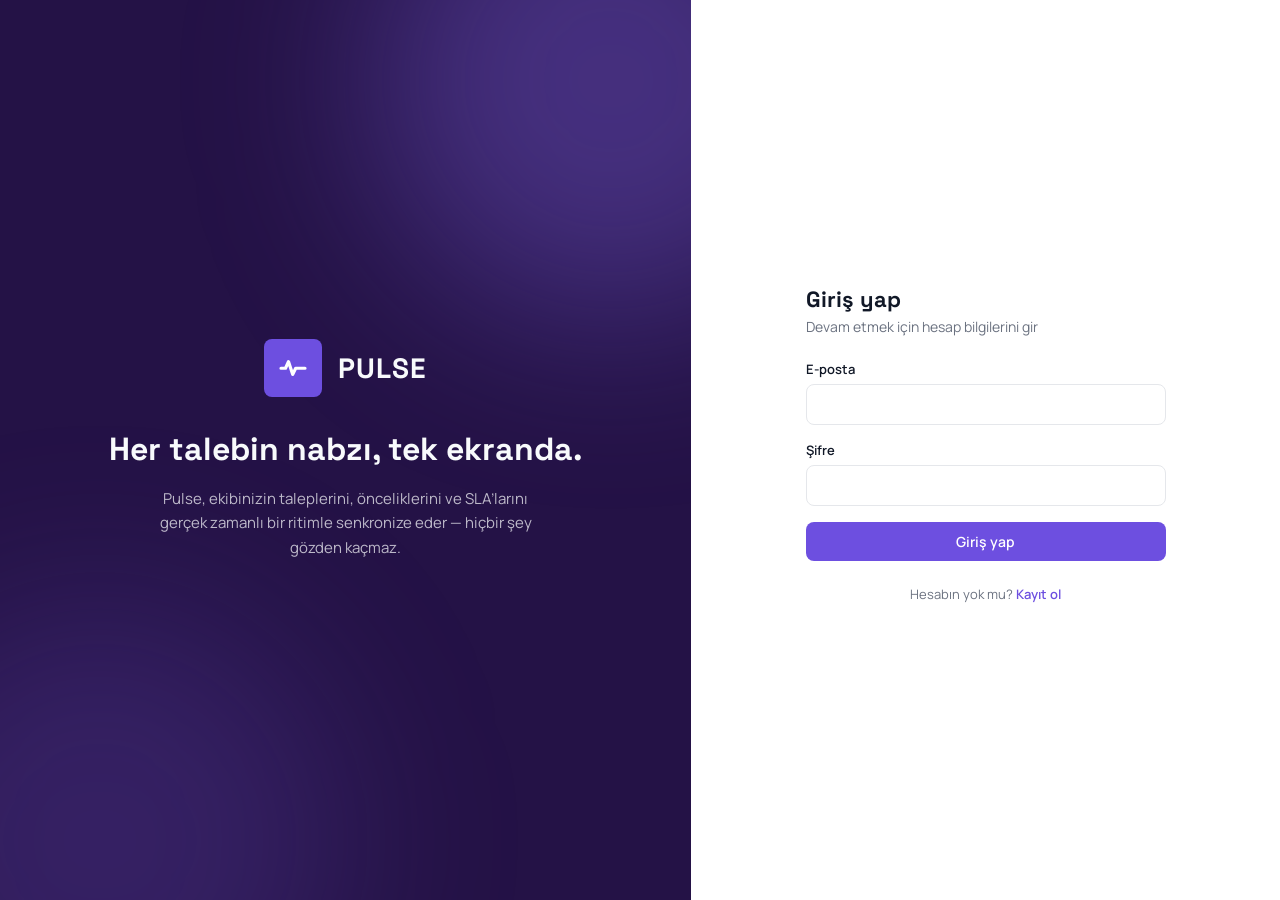
==== commit 125b98a6: "feat: make sidebar brand a clickable home link with EKG pulse animation Sidebar logo is now an <a> l" ====
--- a/frontend/index.html
+++ b/frontend/index.html
@@ -16,14 +16,14 @@
 <body>
   <div class="app-shell" id="appShell">
     <aside class="sidebar" id="sidebar">
-      <div class="sidebar-brand">
+      <a class="sidebar-brand" href="#/tickets" data-i18n-title="nav.home" title="Ana sayfa">
         <div class="brand-mark-sm">
           <svg viewBox="0 0 24 24" fill="none" xmlns="http://www.w3.org/2000/svg">
-            <path d="M2 12H6L9 5L14 19L17 12H22" stroke="white" stroke-width="2" stroke-linecap="round" stroke-linejoin="round"/>
+            <path class="brand-ekg" d="M3 12.2h3.4l2.2-5 3.2 9.6 2.2-4.6H21" stroke="white" stroke-width="2.4" stroke-linecap="round" stroke-linejoin="round"/>
           </svg>
         </div>
         <span class="brand-name-sm">PULSE</span>
-      </div>
+      </a>
 
       <ul class="nav-list">
         <li>
--- a/frontend/css/variables.css
+++ b/frontend/css/variables.css
@@ -551,12 +551,12 @@
   display: none;
 }
 
-/* ---------- Özel select (dropdown) bileşeni ----------
-   Native <select>'in açılan seçenek listesi CSS ile stillenemiyor
-   (tarayıcı kısıtı), o yüzden native select DOM'da/işlevsel kalıyor
-   ama görsel olarak gizlenip yerine kendi tasarımımızdaki bir
-   tetikleyici + liste konuyor. Bkz: js/customSelect.js */
-.custom-select-native {
+/* ---------- Görsel olarak gizli ama işlevsel native input/select ----------
+   Native <select> ve <input type="date">'in açılan popup'ları CSS ile
+   stillenemiyor (tarayıcı kısıtı), o yüzden native element DOM'da/işlevsel
+   kalıyor ama görsel olarak gizlenip yerine kendi tasarımımızdaki bir
+   tetikleyici + liste/takvim konuyor. Bkz: js/customSelect.js, js/customDatePicker.js */
+.sr-only-native {
   position: absolute;
   width: 1px;
   height: 1px;
@@ -672,6 +672,162 @@
   min-width: 160px;
 }
 
+/* ---------- Özel takvim (date picker) bileşeni ----------
+   Native <input type="date">'in açılan takvim popup'ı CSS ile
+   stillenemiyor (tarayıcı kısıtı), custom-select ile aynı yaklaşım:
+   native input DOM'da/işlevsel kalıyor, üstüne kendi takvimimiz konuyor.
+   Bkz: js/customDatePicker.js */
+.custom-date {
+  position: relative;
+  display: block;
+  width: 100%;
+}
+
+.custom-date-trigger {
+  display: flex;
+  align-items: center;
+  gap: var(--space-2);
+  width: 100%;
+  padding: 9px 12px;
+  font-family: var(--font-body);
+  font-size: var(--text-base);
+  color: var(--color-text);
+  background-color: var(--color-surface);
+  border: 1px solid var(--color-border);
+  border-radius: var(--radius-sm);
+  cursor: pointer;
+  transition: border-color var(--transition-fast), box-shadow var(--transition-fast);
+}
+
+.custom-date-trigger svg {
+  width: 14px;
+  height: 14px;
+  color: var(--color-text-muted);
+  flex-shrink: 0;
+}
+
+.custom-date-label {
+  overflow: hidden;
+  text-overflow: ellipsis;
+  white-space: nowrap;
+}
+
+.custom-date-label.is-placeholder {
+  color: var(--color-text-muted);
+}
+
+.custom-date-trigger:hover {
+  border-color: var(--color-text-muted);
+}
+
+.custom-date.is-open .custom-date-trigger {
+  border-color: var(--color-accent);
+  box-shadow: var(--focus-ring);
+}
+
+.custom-date-panel {
+  display: none;
+  position: absolute;
+  top: calc(100% + 6px);
+  left: 0;
+  z-index: 20;
+  width: 260px;
+  background: var(--color-surface);
+  border: 1px solid var(--color-border);
+  border-radius: var(--radius-md);
+  box-shadow: var(--shadow-elevated);
+  padding: var(--space-3);
+}
+
+.custom-date.is-open .custom-date-panel {
+  display: block;
+}
+
+.custom-date-header {
+  display: flex;
+  align-items: center;
+  justify-content: space-between;
+  margin-bottom: var(--space-2);
+}
+
+.custom-date-month-label {
+  font-size: var(--text-sm);
+  font-weight: var(--weight-semibold);
+  color: var(--color-text);
+  text-transform: capitalize;
+}
+
+.custom-date-nav {
+  display: flex;
+  align-items: center;
+  justify-content: center;
+  width: 26px;
+  height: 26px;
+  border: none;
+  background: transparent;
+  border-radius: var(--radius-sm);
+  color: var(--color-text-muted);
+  font-size: var(--text-base);
+  cursor: pointer;
+  transition: background-color var(--transition-fast), color var(--transition-fast);
+}
+
+.custom-date-nav:hover {
+  background: var(--color-surface-alt);
+  color: var(--color-text);
+}
+
+.custom-date-grid {
+  display: grid;
+  grid-template-columns: repeat(7, 1fr);
+  gap: 2px;
+}
+
+.custom-date-weekday {
+  display: flex;
+  align-items: center;
+  justify-content: center;
+  font-size: 10px;
+  font-weight: var(--weight-semibold);
+  color: var(--color-text-muted);
+  padding: 4px 0;
+}
+
+.custom-date-day {
+  display: flex;
+  align-items: center;
+  justify-content: center;
+  width: 100%;
+  aspect-ratio: 1;
+  border: none;
+  background: transparent;
+  border-radius: var(--radius-sm);
+  font-size: var(--text-sm);
+  color: var(--color-text);
+  cursor: pointer;
+  transition: background-color var(--transition-fast), color var(--transition-fast);
+}
+
+.custom-date-day:hover {
+  background: var(--color-surface-alt);
+}
+
+.custom-date-day.is-today {
+  font-weight: var(--weight-bold);
+  color: var(--color-accent);
+}
+
+.custom-date-day.is-selected {
+  background: var(--color-accent);
+  color: #FFFFFF;
+  font-weight: var(--weight-semibold);
+}
+
+.filter-group .custom-date {
+  width: auto;
+  min-width: 150px;
+}
+
 .action-form .custom-select {
   flex: 1;
 }
@@ -714,3 +870,53 @@
   height: 32px;
   opacity: 0.5;
 }
+
+/* ---------- Pulse yükleme animasyonu ----------
+   Marka logosundaki EKG çizgisi tekrar tekrar "çiziliyor" gibi akıyor.
+   pathLength="1" sayesinde gerçek path uzunluğuna bakmadan 0-1 aralığında
+   dasharray/dashoffset kullanabiliyoruz. */
+.pulse-loader {
+  display: flex;
+  flex-direction: column;
+  align-items: center;
+  justify-content: center;
+  gap: var(--space-3);
+  padding: var(--space-7) var(--space-5);
+  color: var(--color-accent);
+}
+
+.pulse-loader-svg {
+  width: 56px;
+  height: 56px;
+  filter: drop-shadow(0 0 6px var(--color-accent-bg));
+}
+
+.pulse-loader-svg path {
+  transform-box: fill-box;
+  transform-origin: center;
+  animation: pulse-beat 1.3s ease-in-out infinite;
+}
+
+.pulse-loader-label {
+  font-size: var(--text-sm);
+  color: var(--color-text-muted);
+}
+
+@keyframes pulse-beat {
+  0%, 100% {
+    opacity: 0.4;
+    transform: scaleY(0.75);
+  }
+  50% {
+    opacity: 1;
+    transform: scaleY(1.25);
+  }
+}
+
+@media (prefers-reduced-motion: reduce) {
+  .pulse-loader-svg path {
+    animation: none;
+    opacity: 1;
+    transform: none;
+  }
+}
--- a/frontend/css/app.css
+++ b/frontend/css/app.css
@@ -305,7 +305,51 @@
   border-color: var(--color-accent);
 }
 
+.filter-group > input[type="date"],
+.filter-group > input[type="text"] {
+  padding: 8px 10px;
+  border: 1px solid var(--color-border);
+  border-radius: var(--radius-sm);
+  font-size: var(--text-base);
+  font-family: var(--font-body);
+  background-color: var(--color-surface);
+  color: var(--color-text);
+  color-scheme: light dark;
+}
+
+.filter-group > input[type="date"]:focus,
+.filter-group > input[type="text"]:focus {
+  outline: none;
+  border-color: var(--color-accent);
+  box-shadow: var(--focus-ring);
+}
+
+/* Tablo satır-içi düzenleme (Gruplar, Projeler vb.) için ortak input stili.
+   .filter-group > input[type="text"] kuralı bu input'ları kapsamıyor çünkü
+   bunlar bir hücre (<td>) içinde oluşturuluyor, .filter-group içinde değil -
+   sonuç native/stilsiz bir kutu oluyordu. Hücreyi doldursun diye width: 100%. */
+.table-edit-input {
+  width: 100%;
+  box-sizing: border-box;
+  padding: 6px 10px;
+  border: 1px solid var(--color-border);
+  border-radius: var(--radius-sm);
+  font-size: var(--text-base);
+  font-family: var(--font-body);
+  background-color: var(--color-surface);
+  color: var(--color-text);
+}
+
+.table-edit-input:focus {
+  outline: none;
+  border-color: var(--color-accent);
+  box-shadow: var(--focus-ring);
+}
+
 .btn-secondary {
+  display: inline-flex;
+  align-items: center;
+  justify-content: center;
   background: transparent;
   color: var(--color-text-muted);
   border: 1px solid var(--color-border);
@@ -316,6 +360,18 @@
   cursor: pointer;
   font-family: var(--font-body);
   height: 37px;
+}
+
+/* İkon-only kare buton - .btn-secondary'nin yüksekliğini (37px) koruyup
+   sadece genişliği/padding'i kareye eşitler. Filtre çubuğunda input/select
+   ile aynı hizada durması için .pagination-btn (34px) yerine bunu kullan. */
+.btn-icon-only {
+  width: 37px;
+  padding: 0;
+  display: inline-flex;
+  align-items: center;
+  justify-content: center;
+  flex-shrink: 0;
 }
 
 .btn-secondary:hover {
@@ -338,6 +394,39 @@
 
 .col-center {
   text-align: center;
+}
+
+.table-static tbody tr {
+  cursor: default;
+}
+
+.admin-tabs {
+  display: flex;
+  gap: var(--space-2);
+  margin-bottom: var(--space-5);
+  border-bottom: 1px solid var(--color-border);
+}
+
+.admin-tab {
+  background: none;
+  border: none;
+  border-bottom: 2px solid transparent;
+  padding: var(--space-3) var(--space-4);
+  font-family: var(--font-body);
+  font-size: var(--text-base);
+  font-weight: var(--weight-semibold);
+  color: var(--color-text-muted);
+  cursor: pointer;
+  transition: color var(--transition-fast), border-color var(--transition-fast);
+}
+
+.admin-tab:hover {
+  color: var(--color-text);
+}
+
+.admin-tab.is-active {
+  color: var(--color-accent);
+  border-bottom-color: var(--color-accent);
 }
 
 table {
@@ -360,6 +449,90 @@
   border-bottom: 2px solid var(--color-border);
 }
 
+.th-inner {
+  display: flex;
+  align-items: center;
+  gap: 4px;
+}
+
+.col-center .th-inner {
+  justify-content: center;
+}
+
+.col-sortable {
+  cursor: pointer;
+  user-select: none;
+}
+
+.col-sortable:hover {
+  color: var(--color-accent-hover);
+}
+
+.sort-icon {
+  width: 12px;
+  height: 12px;
+  flex-shrink: 0;
+  opacity: 0.35;
+  transition: opacity var(--transition-fast), transform var(--transition-fast);
+}
+
+.col-sortable.is-active .sort-icon {
+  opacity: 1;
+}
+
+.col-sortable.is-asc .sort-icon {
+  transform: rotate(180deg);
+}
+
+/* ---------- Sayfalama ---------- */
+.pagination-bar {
+  display: flex;
+  align-items: center;
+  justify-content: space-between;
+  margin-top: var(--space-4);
+  gap: var(--space-3);
+  flex-wrap: wrap;
+}
+
+.pagination-info {
+  font-size: var(--text-sm);
+  color: var(--color-text-muted);
+}
+
+.pagination-controls {
+  display: flex;
+  align-items: center;
+  gap: var(--space-3);
+}
+
+.pagination-btn {
+  width: 34px;
+  height: 34px;
+  padding: 0;
+  display: inline-flex;
+  align-items: center;
+  justify-content: center;
+  font-size: var(--text-lg);
+  line-height: 1;
+}
+
+.pagination-btn:disabled {
+  opacity: 0.4;
+  cursor: not-allowed;
+}
+
+.pagination-btn:disabled:hover {
+  background: transparent;
+}
+
+.page-indicator {
+  font-size: var(--text-sm);
+  font-weight: var(--weight-semibold);
+  color: var(--color-text);
+  min-width: 48px;
+  text-align: center;
+}
+
 tbody td {
   padding: var(--space-3) var(--space-4);
   font-size: var(--text-base);
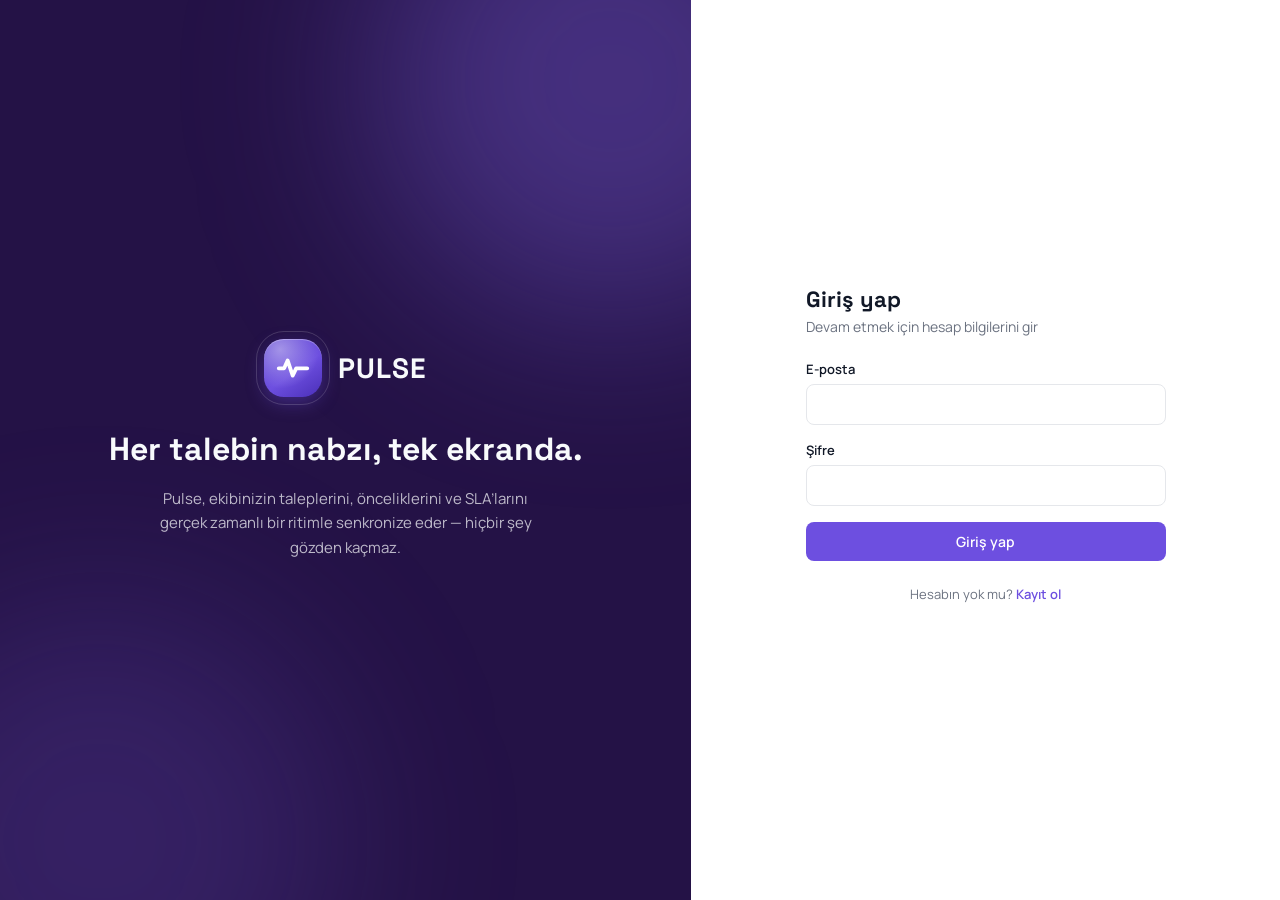
==== commit ebda01ad: "feat(frontend): show navigation and admin tabs by permission The sidebar and the admin panel still k" ====
--- a/frontend/index.html
+++ b/frontend/index.html
@@ -26,7 +26,7 @@
       </a>
 
       <ul class="nav-list">
-        <li>
+        <li id="dashboardNavItem" style="display: none;">
           <a href="#/dashboard" data-route="dashboard">
             <svg class="nav-icon" viewBox="0 0 24 24" fill="none" xmlns="http://www.w3.org/2000/svg" stroke="currentColor" stroke-width="2" stroke-linecap="round" stroke-linejoin="round">
               <path d="M3 13h4v8H3zM10 3h4v18h-4zM17 8h4v13h-4z"/>
--- a/frontend/css/variables.css
+++ b/frontend/css/variables.css
@@ -95,6 +95,9 @@
   --sla-urgent: #B7791F;
   --sla-ok: #2F8F46;
   --sla-done: #6B7280;
+
+  --color-danger: #D64545;
+  --color-danger-hover: #C13636;
 }
 
 /* ==========================================================
@@ -140,6 +143,9 @@
   --sla-urgent: #F0B429;
   --sla-ok: #6FDB8B;
   --sla-done: #9AA1B2;
+
+  --color-danger: #E05252;
+  --color-danger-hover: #EB6C6C;
 
   --shadow-card: 0 1px 2px rgba(0, 0, 0, 0.3);
   --shadow-elevated: 0 4px 6px rgba(0, 0, 0, 0.3), 0 10px 24px rgba(0, 0, 0, 0.4);
@@ -238,6 +244,9 @@
   background-color: rgba(255, 255, 255, 0.3);
 }
 
+/* Marka kilidi bir <a> - ana sayfaya (talep listesi) dönüş için. Link olduğu
+   için varsayılan link stillerini sıfırlıyoruz; tıklanabilir olduğu hover'da
+   hafif parlama ve kutunun büyümesiyle belli oluyor. */
 .sidebar-brand {
   display: flex;
   align-items: center;
@@ -245,22 +254,89 @@
   padding: 0 var(--space-2) var(--space-5);
   margin-bottom: var(--space-5);
   border-bottom: 1px solid var(--color-topbar-border);
-}
-
+  text-decoration: none;
+  color: inherit;
+  transition: opacity var(--transition-fast);
+}
+
+.sidebar-brand:hover {
+  opacity: 0.85;
+}
+
+.sidebar-brand:hover .brand-mark-sm {
+  transform: scale(1.06);
+}
+
+.sidebar-brand:focus-visible {
+  outline: 2px solid var(--color-accent);
+  outline-offset: 3px;
+  border-radius: var(--radius-sm);
+}
+
+/* Marka kutusu: düz kare yerine "squircle" (superellipse) form + accent
+   renginden diyagonal degrade. Üstteki açık parlama ve içeriden gelen ince
+   beyaz kenar, kutuya düz bir renk bloğu yerine hafif bir derinlik veriyor. */
 .sidebar-brand .brand-mark-sm {
-  width: 32px;
-  height: 32px;
-  background: var(--color-accent);
-  border-radius: var(--radius-sm);
+  width: 34px;
+  height: 34px;
+  background:
+    linear-gradient(145deg, var(--color-accent-hover) 0%, var(--color-accent) 55%, #4A2FB8 100%);
+  border-radius: 34%;
   display: flex;
   align-items: center;
   justify-content: center;
   flex-shrink: 0;
+  position: relative;
+  overflow: hidden;
+  box-shadow:
+    inset 0 1px 0 rgba(255, 255, 255, 0.28),
+    0 2px 6px rgba(109, 79, 224, 0.32);
+  transition: transform var(--transition-fast);
+}
+
+/* Sol üstten geçen yumuşak ışık huzmesi. */
+.sidebar-brand .brand-mark-sm::before {
+  content: '';
+  position: absolute;
+  inset: 0;
+  background: radial-gradient(circle at 28% 18%, rgba(255, 255, 255, 0.4), transparent 62%);
+  pointer-events: none;
 }
 
 .sidebar-brand .brand-mark-sm svg {
-  width: 18px;
-  height: 18px;
+  width: 24px;
+  height: 24px;
+  position: relative;
+  z-index: 1;
+  overflow: visible;
+}
+
+/* Hover boyunca EKG çizgisi soldan sağa çizilip baştan başlıyor (döngü) -
+   bir kalp ritmi monitörünün ekranı gibi. Path'in toplam uzunluğu ~31.1
+   kullanıcı birimi; pathLength yerine gerçek uzunluğu kullanıyoruz ki dash
+   boşluğu tam otursun. Döngüde hız sabit görünsün diye timing linear. */
+.brand-ekg {
+  stroke-dasharray: 31.1;
+  stroke-dashoffset: 0;
+}
+
+.sidebar-brand:hover .brand-ekg {
+  animation: brand-ekg-sweep 1.1s linear infinite;
+}
+
+@keyframes brand-ekg-sweep {
+  0% {
+    stroke-dashoffset: 31.1;
+  }
+  100% {
+    stroke-dashoffset: 0;
+  }
+}
+
+@media (prefers-reduced-motion: reduce) {
+  .sidebar-brand:hover .brand-ekg {
+    animation: none;
+  }
 }
 
 .sidebar-brand .brand-name-sm {
--- a/frontend/css/app.css
+++ b/frontend/css/app.css
@@ -62,20 +62,87 @@
   margin-bottom: var(--space-6);
 }
 
+/* Marka kutusu: düz kare yerine "squircle" form + accent renginden diyagonal
+   degrade, üstte ışık huzmesi ve dışa doğru yayılan iki soluk halka - kutunun
+   kendisi de "nabız yayılıyor" hissini taşısın diye. */
 .brand-mark {
   width: 58px;
   height: 58px;
-  background: var(--color-accent);
-  border-radius: var(--radius-sm);
+  background:
+    linear-gradient(145deg, var(--color-accent-hover) 0%, var(--color-accent) 55%, #4A2FB8 100%);
+  border-radius: 34%;
   display: flex;
   align-items: center;
   justify-content: center;
   flex-shrink: 0;
+  position: relative;
+  box-shadow:
+    inset 0 1px 0 rgba(255, 255, 255, 0.3),
+    0 6px 18px rgba(109, 79, 224, 0.38);
+}
+
+/* Kutunun dışına yayılan sinyal halkaları. */
+.brand-mark::after {
+  content: '';
+  position: absolute;
+  inset: -8px;
+  border-radius: 38%;
+  border: 1px solid rgba(255, 255, 255, 0.16);
+  animation: brand-mark-ring 3.2s ease-out infinite;
+  pointer-events: none;
+}
+
+/* Sol üstten geçen yumuşak ışık huzmesi (SVG'nin altında kalıyor). */
+.brand-mark::before {
+  content: '';
+  position: absolute;
+  inset: 0;
+  border-radius: inherit;
+  background: radial-gradient(circle at 28% 18%, rgba(255, 255, 255, 0.42), transparent 62%);
+  pointer-events: none;
 }
 
 .brand-mark svg {
-  width: 32px;
-  height: 32px;
+  width: 38px;
+  height: 38px;
+  position: relative;
+  z-index: 1;
+  overflow: visible;
+}
+
+/* Sidebar'daki logoyla aynı davranış: imleç marka kilidinin üstüne gelince
+   EKG çizgisi soldan sağa yeniden çiziliyor. */
+.brand-lockup:hover .brand-ekg {
+  animation: brand-ekg-sweep 1.1s linear infinite;
+}
+
+@media (prefers-reduced-motion: reduce) {
+  .brand-lockup:hover .brand-ekg {
+    animation: none;
+  }
+}
+
+@keyframes brand-mark-ring {
+  0% {
+    transform: scale(0.92);
+    opacity: 0.9;
+  }
+  70% {
+    transform: scale(1.12);
+    opacity: 0;
+  }
+  100% {
+    transform: scale(1.12);
+    opacity: 0;
+  }
+}
+
+@media (prefers-reduced-motion: reduce) {
+  .brand-mark::after {
+    animation: none;
+    opacity: 0.35;
+    transform: none;
+  }
 }
 
 .brand-name {
@@ -346,6 +413,21 @@
   box-shadow: var(--focus-ring);
 }
 
+/* Native <select> ve tarih popup'ında olduğu gibi, number input'un
+   yukarı/aşağı ok spinner'ı da tarayıcı/OS çiziyor ve CSS ile temaya
+   uydurulamıyor. Kendi ok ikonlarımızı çizmek yerine (değeri elle
+   yazmak zaten yeterli) native spinner'ı tamamen gizliyoruz. */
+input[type="number"] {
+  -moz-appearance: textfield;
+  appearance: textfield;
+}
+
+input[type="number"]::-webkit-outer-spin-button,
+input[type="number"]::-webkit-inner-spin-button {
+  -webkit-appearance: none;
+  margin: 0;
+}
+
 .btn-secondary {
   display: inline-flex;
   align-items: center;
@@ -376,6 +458,46 @@
 
 .btn-secondary:hover {
   background: var(--color-surface-alt);
+}
+
+/* Admin panelinde tablolar düzenle/sil/kaldır gibi .btn-secondary
+   butonlarıyla dolu - şeffaf arkaplan + ince kenarlık burada "buton" gibi
+   okunmuyordu. .btn-primary'yle aynı solid mor + hover'da hafif yukarı
+   kalkma efektini kullanıyoruz, sadece admin sayfasında (bkz. admin.js'in
+   kendi .admin-view sarmalayıcısı) - diğer sayfalardaki .btn-secondary'lere
+   dokunmuyor. */
+.admin-view .btn-secondary {
+  background: var(--color-accent);
+  color: #FFFFFF;
+  border-color: var(--color-accent);
+  box-shadow: var(--shadow-card);
+  transition: background-color var(--transition-fast), transform var(--transition-fast), box-shadow var(--transition-fast);
+}
+
+.admin-view .btn-secondary:hover {
+  background: var(--color-accent-hover);
+  border-color: var(--color-accent-hover);
+  transform: translateY(-2px);
+  box-shadow: var(--shadow-elevated);
+}
+
+.admin-view .btn-secondary:active {
+  transform: translateY(0);
+}
+
+/* Silme/kaldırma gibi geri alınamaz işlemler için kırmızı varyant - Düzenle
+   ile aynı satırda dururken renk farkı hangisinin yıkıcı olduğunu netleştiriyor.
+   Admin paneline bağlı değil: proje detayındaki "üyeyi çıkar" gibi yıkıcı
+   işlemler de aynı görünümü kullanıyor, o yüzden rengi kendisi tanımlıyor. */
+.btn-secondary.btn-danger {
+  background: var(--color-danger);
+  color: #FFFFFF;
+  border-color: var(--color-danger);
+}
+
+.btn-secondary.btn-danger:hover {
+  background: var(--color-danger-hover);
+  border-color: var(--color-danger-hover);
 }
 
 .ticket-table-wrap {
@@ -386,6 +508,17 @@
   overflow: auto;
   max-height: calc(100vh - 320px);
   transition: background-color var(--transition-base), border-color var(--transition-base);
+}
+
+/* Admin panelindeki tablolar sayfa başına en fazla 10-20 satır gösteriyor
+   (bkz. admin.js PAGE_SIZE sabitleri), bu yüzden Tickets sayfasındaki gibi
+   ayrı bir iç scroll'a gerek yok - uzun tablolarda sayfanın kendi scroll'u
+   yeterli. Sadece admin panelinde override ediyoruz ki Tickets sayfasındaki
+   davranış değişmesin. */
+.admin-view .ticket-table-wrap,
+.project-detail-view .ticket-table-wrap {
+  overflow: visible;
+  max-height: none;
 }
 
 .col-right {
@@ -459,6 +592,39 @@
   justify-content: center;
 }
 
+/* .col-right'ta text-align tek başına yetmiyor: başlık içeriği .th-inner
+   flex kutusu, hizasını justify-content belirliyor. Sağa dayalı hücresi
+   olan kolonun başlığı da sağa dayansın diye. */
+.col-right .th-inner {
+  justify-content: flex-end;
+}
+
+/* Sağa dayalı son kolonda başlık metni ile hücre metni aynı hizada dursun:
+   hücrede tarihin sağında satır ok'u var (16px ikon + 8px gap = 24px),
+   başlıkta ise sıralama ok'u (12px ikon + 4px gap = 16px). Aradaki 8px'lik
+   farkı başlığa ekliyoruz. */
+.table-fixed thead th.col-right .th-inner {
+  padding-right: 8px;
+}
+
+/* Kolon genişlikleri th'lerdeki width'lerden gelsin diye (bkz.
+   projectDetail.js TICKET_COLUMNS): otomatik yerleşimde uzun bir hücre
+   ("Gecikti · 15.07.2026") kolonu orantısız genişletiyordu. */
+.table-fixed {
+  table-layout: fixed;
+}
+
+/* Sabit genişlikte uzun metin satırı ikiye katlayıp satır yüksekliklerini
+   bozardı; tek satırda tutup üç noktayla kırpıyoruz. Hücrede title
+   attribute'u var, tam metin hover'da görünüyor.
+   :not([colspan]) - yükleniyor/boş/hata satırları tüm genişliği kaplayan
+   ortalanmış kutular, onların metni sarmalı. */
+.table-fixed tbody td:not([colspan]) {
+  overflow: hidden;
+  text-overflow: ellipsis;
+  white-space: nowrap;
+}
+
 .col-sortable {
   cursor: pointer;
   user-select: none;
@@ -737,6 +903,178 @@
   margin-top: var(--space-5);
 }
 
+/* Dashboard */
+.dashboard-kpi-grid {
+  display: grid;
+  grid-template-columns: repeat(5, 1fr);
+  gap: var(--space-4);
+  margin-bottom: var(--space-5);
+}
+
+/* Genel ".card + .card { margin-top }" kuralı (kart yığınları için) burada
+   da eşleşip grid'deki 2., 3., 4. ... kartları aşağı kaydırıp sıraları
+   "kayık" gösteriyordu - grid içindeki kartlarda bunu iptal ediyoruz. */
+.dashboard-kpi-grid > .card,
+.dashboard-chart-grid > .card {
+  margin-top: 0;
+}
+
+.kpi-tile {
+  display: flex;
+  flex-direction: column;
+  gap: var(--space-2);
+}
+
+.kpi-label {
+  font-size: var(--text-xs);
+  font-weight: var(--weight-semibold);
+  color: var(--color-text-muted);
+  text-transform: uppercase;
+  letter-spacing: 0.03em;
+}
+
+.kpi-value {
+  font-family: var(--font-heading);
+  font-size: var(--text-3xl);
+  font-weight: var(--weight-bold);
+  color: var(--color-text);
+}
+
+.kpi-underline {
+  display: block;
+  width: 32px;
+  height: 3px;
+  border-radius: 999px;
+  margin-top: var(--space-1);
+}
+
+.dashboard-chart-grid {
+  display: grid;
+  grid-template-columns: 1fr 1fr;
+  gap: var(--space-4);
+  /* align-items varsayılanı (stretch) bilinçli olarak korunuyor - durum ve
+     öncelik kartlarının satır sayısı farklı olsa bile (ör. biri 2, diğeri 5
+     satır) her ikisi de aynı sıradaki en uzun kartın yüksekliğine uzanıp alt
+     kenarları hizalı kalsın diye. */
+}
+
+.dashboard-chart-grid > .card {
+  display: flex;
+  flex-direction: column;
+  height: 100%;
+}
+
+.dashboard-card-title {
+  font-family: var(--font-heading);
+  font-size: var(--text-md);
+  font-weight: var(--weight-semibold);
+  margin: 0 0 var(--space-4);
+}
+
+.bar-list {
+  display: flex;
+  flex-direction: column;
+  gap: var(--space-3);
+}
+
+.bar-row {
+  display: grid;
+  grid-template-columns: 100px 1fr 32px;
+  align-items: center;
+  gap: var(--space-3);
+}
+
+.bar-label {
+  font-size: var(--text-sm);
+  color: var(--color-text-muted);
+  white-space: nowrap;
+  overflow: hidden;
+  text-overflow: ellipsis;
+}
+
+.bar-track {
+  height: 8px;
+  border-radius: var(--radius-sm);
+  background: var(--color-surface-alt);
+  overflow: hidden;
+}
+
+.bar-fill {
+  height: 100%;
+  border-radius: var(--radius-sm);
+  transition: width var(--transition-base);
+}
+
+.bar-count {
+  font-size: var(--text-sm);
+  font-weight: var(--weight-semibold);
+  text-align: right;
+}
+
+.dashboard-recent-card {
+  margin-top: var(--space-5);
+}
+
+.recent-ticket-row {
+  display: flex;
+  align-items: center;
+  justify-content: space-between;
+  gap: var(--space-4);
+  padding: var(--space-3) 0;
+  border-bottom: 1px solid var(--color-border);
+  cursor: pointer;
+}
+
+.recent-ticket-row:last-child {
+  border-bottom: none;
+  padding-bottom: 0;
+}
+
+.recent-ticket-row:hover .ticket-title {
+  color: var(--color-accent);
+}
+
+.recent-ticket-row:hover .row-chevron {
+  opacity: 1;
+  transform: translateX(2px);
+}
+
+.recent-ticket-title-wrap {
+  display: flex;
+  align-items: center;
+  gap: var(--space-3);
+  min-width: 0;
+}
+
+.recent-ticket-title-wrap .ticket-title {
+  overflow: hidden;
+  text-overflow: ellipsis;
+  white-space: nowrap;
+}
+
+.recent-ticket-meta {
+  display: flex;
+  align-items: center;
+  gap: var(--space-4);
+  flex-shrink: 0;
+}
+
+.recent-ticket-meta .due-cell {
+  min-width: 140px;
+  text-align: right;
+  font-size: var(--text-sm);
+}
+
+@media (max-width: 1100px) {
+  .dashboard-kpi-grid {
+    grid-template-columns: repeat(2, 1fr);
+  }
+
+  .dashboard-chart-grid {
+    grid-template-columns: 1fr;
+  }
+}
+
 .ticket-header {
   display: flex;
   align-items: flex-start;
@@ -861,6 +1199,96 @@
 .toast.error {
   background: var(--priority-critical-bg);
   color: var(--priority-critical-fg);
+}
+
+/* ---------- Onay diyaloğu (native window.confirm() yerine) ----------
+   Bkz: js/confirmDialog.js - native confirm() adres çubuğu gösterip
+   stillenemediği için, aynı customSelect/customDatePicker mantığıyla kendi
+   overlay + kart bileşenimizi kullanıyoruz. */
+.confirm-overlay {
+  position: fixed;
+  inset: 0;
+  background: rgba(11, 14, 20, 0.55);
+  display: flex;
+  align-items: center;
+  justify-content: center;
+  padding: var(--space-4);
+  z-index: 1000;
+  animation: confirm-fade-in var(--transition-fast) ease;
+}
+
+@keyframes confirm-fade-in {
+  from { opacity: 0; }
+  to { opacity: 1; }
+}
+
+.confirm-dialog {
+  width: 100%;
+  max-width: 380px;
+  background: var(--color-surface);
+  border: 1px solid var(--color-border);
+  border-radius: var(--radius-md);
+  box-shadow: var(--shadow-elevated);
+  padding: var(--space-5);
+  text-align: center;
+  animation: confirm-pop-in var(--transition-base) ease;
+}
+
+@keyframes confirm-pop-in {
+  from {
+    opacity: 0;
+    transform: translateY(6px) scale(0.98);
+  }
+  to {
+    opacity: 1;
+    transform: translateY(0) scale(1);
+  }
+}
+
+.confirm-dialog-icon {
+  width: 44px;
+  height: 44px;
+  margin: 0 auto var(--space-4);
+  border-radius: 50%;
+  display: flex;
+  align-items: center;
+  justify-content: center;
+  background: var(--color-accent-bg);
+  color: var(--color-accent);
+}
+
+.confirm-dialog-icon.is-danger {
+  background: var(--priority-critical-bg);
+  color: var(--priority-critical-fg);
+}
+
+.confirm-dialog-icon svg {
+  width: 22px;
+  height: 22px;
+}
+
+.confirm-dialog-message {
+  font-size: var(--text-md);
+  color: var(--color-text);
+  line-height: 1.5;
+  margin: 0 0 var(--space-5);
+}
+
+.confirm-dialog-actions {
+  display: flex;
+  gap: var(--space-3);
+}
+
+.confirm-dialog-actions button {
+  flex: 1;
+}
+
+.confirm-dialog-actions .btn-primary.btn-danger {
+  background: var(--color-danger);
+}
+
+.confirm-dialog-actions .btn-primary.btn-danger:hover {
+  background: var(--color-danger-hover);
 }
 
 .comment-list, .attachment-list {
@@ -1054,20 +1482,44 @@
   cursor: not-allowed;
 }
 
-.form-card button[type="submit"] {
-  background: var(--color-accent);
-  color: #FFFFFF;
-  border: none;
-  padding: 10px var(--space-5);
-  border-radius: var(--radius-sm);
-  font-size: var(--text-base);
-  font-weight: var(--weight-semibold);
-  cursor: pointer;
-  font-family: var(--font-body);
-}
-
-.form-card button[type="submit"]:hover {
-  background: var(--color-accent-hover);
+/* Formdaki gönder butonu artık .btn-primary kullanıyor (uygulamanın geri
+   kalanıyla aynı buton dili); burada yalnızca kart içindeki hizası veriliyor.
+   Eskiden button[type="submit"]'e özel bir görünüm vardı, .btn-primary'yi
+   eziyordu - kaldırıldı. */
+.form-actions {
+  display: flex;
+  justify-content: flex-end;
+  align-items: center;
+  gap: var(--space-2);
+  margin-top: var(--space-6);
+  padding-top: var(--space-5);
+  border-top: 1px solid var(--color-border);
+}
+
+/* Form içindeki bölüm başlığı: alanları anlamsal gruplara ayırıyor
+   (kapsam / sınıflandırma / detaylar) - uzun formda gözü yönlendiriyor. */
+.form-section-title {
+  font-size: var(--text-xs);
+  font-weight: var(--weight-bold);
+  color: var(--color-accent);
+  text-transform: uppercase;
+  letter-spacing: 0.08em;
+  margin: var(--space-5) 0 var(--space-3);
+}
+
+.form-section-title:first-child {
+  margin-top: 0;
+}
+
+.form-hint {
+  font-size: var(--text-xs);
+  color: var(--color-text-muted);
+}
+
+/* Talep formu iki kolonlu satırlar ve uzun bir açıklama alanı taşıyor;
+   varsayılan 640px'te açıklama kutusu dar kalıyordu. */
+.form-card-wide {
+  max-width: 760px;
 }
 
 .form-card button[type="submit"]:disabled {
@@ -1080,3 +1532,294 @@
     grid-template-columns: 1fr;
   }
 }
+
+/* ---------- Projeler sayfası (kart grid) ----------
+   Talepler tablo olarak listeleniyor; projeler ise sayıca az ve her biri
+   özet sayaç taşıdığı için kart olarak gösteriliyor. */
+
+.project-grid {
+  display: grid;
+  grid-template-columns: repeat(auto-fill, minmax(300px, 1fr));
+  gap: var(--space-4);
+}
+
+/* Yükleme/boş/hata kutusu grid'in tamamını kaplasın. */
+.project-grid-state {
+  grid-column: 1 / -1;
+}
+
+.project-card {
+  display: flex;
+  flex-direction: column;
+  gap: var(--space-3);
+  padding: var(--space-4);
+  background: var(--color-surface);
+  border: 1px solid var(--color-border);
+  border-radius: var(--radius-md);
+  text-decoration: none;
+  color: inherit;
+  transition: transform var(--transition-fast), box-shadow var(--transition-fast), border-color var(--transition-fast);
+}
+
+.project-card:hover {
+  transform: translateY(-2px);
+  box-shadow: var(--shadow-elevated);
+  border-color: var(--color-accent);
+}
+
+/* Pasif projeler soluk görünüyor ama tıklanabilir kalıyor. */
+.project-card.is-inactive {
+  opacity: 0.65;
+}
+
+.project-card-head {
+  display: flex;
+  align-items: center;
+  gap: var(--space-3);
+}
+
+/* Yüksekliği, yanındaki ad + kod bloğuyla aynı hizada bitecek şekilde
+   seçildi (ad satırı + boşluk + kod rozeti ≈ 44px). */
+.project-card-mark {
+  flex-shrink: 0;
+  width: 44px;
+  height: 44px;
+  display: flex;
+  align-items: center;
+  justify-content: center;
+  border-radius: var(--radius-sm);
+  background: var(--color-accent);
+  color: #FFFFFF;
+  font-family: var(--font-heading);
+  font-size: var(--text-base);
+  font-weight: var(--weight-bold);
+  letter-spacing: 0.5px;
+}
+
+.project-card-title-wrap {
+  display: flex;
+  flex-direction: column;
+  gap: 5px;
+  min-width: 0;
+  flex: 1;
+}
+
+.project-card-name {
+  font-size: var(--text-lg);
+  font-weight: var(--weight-semibold);
+  color: var(--color-text);
+  white-space: nowrap;
+  overflow: hidden;
+  text-overflow: ellipsis;
+}
+
+/* Proje kodu, talep listesindeki #12 rozetiyle (.ticket-id) aynı görsel dili
+   kullanıyor: ikisi de kaydın kısa, teknik kimliği - düz metin yerine gri
+   kutucuk içinde durunca addan ayrıştığı hemen anlaşılıyor. */
+.project-card-code {
+  display: inline-flex;
+  align-self: flex-start;
+  /* --text-xs (12px) rozet için bir tık iri kalıyordu; ölçek değişkenlerinin
+     altında bir kademe olduğu için doğrudan yazıldı. */
+  font-size: 11px;
+  font-weight: var(--weight-semibold);
+  color: var(--color-text-muted);
+  background: var(--color-surface-alt);
+  padding: 2px 7px;
+  border-radius: var(--radius-sm);
+  letter-spacing: 0.6px;
+  text-transform: uppercase;
+}
+
+.project-card-status {
+  flex-shrink: 0;
+}
+
+.project-card-status.is-active {
+  background: var(--status-resolved-bg);
+  color: var(--status-resolved-fg);
+  border: 1px solid var(--status-resolved-fg);
+}
+
+.project-card-status.is-passive {
+  background: var(--color-surface-alt);
+  color: var(--color-text-muted);
+  border: 1px solid var(--color-border);
+}
+
+.project-card-description {
+  margin: 0;
+  font-size: var(--text-sm);
+  color: var(--color-text-muted);
+  line-height: 1.5;
+  /* İki satırdan uzun açıklamalar kartları farklı boylara sokmasın. */
+  display: -webkit-box;
+  -webkit-line-clamp: 2;
+  line-clamp: 2;
+  -webkit-box-orient: vertical;
+  overflow: hidden;
+  min-height: 2.6em;
+}
+
+.project-card-stats {
+  display: grid;
+  grid-template-columns: repeat(4, 1fr);
+  gap: var(--space-2);
+  padding-top: var(--space-3);
+  border-top: 1px solid var(--color-border);
+}
+
+.project-stat {
+  display: flex;
+  flex-direction: column;
+  gap: 2px;
+  text-align: center;
+}
+
+.project-stat-value {
+  font-family: var(--font-heading);
+  font-size: var(--text-lg);
+  font-weight: var(--weight-bold);
+  color: var(--color-text);
+}
+
+.project-stat-label {
+  font-size: var(--text-xs);
+  color: var(--color-text-muted);
+}
+
+.project-card-footer {
+  font-size: var(--text-xs);
+  color: var(--color-text-muted);
+}
+
+/* ---------- Proje detay sayfası ---------- */
+
+.project-detail-loading {
+  padding: var(--space-6) 0;
+}
+
+.project-back-link {
+  display: inline-flex;
+  align-items: center;
+  gap: var(--space-2);
+  margin-bottom: var(--space-4);
+  font-size: var(--text-sm);
+  color: var(--color-text-muted);
+  text-decoration: none;
+  transition: color var(--transition-fast);
+}
+
+.project-back-link:hover {
+  color: var(--color-accent);
+}
+
+.project-back-link svg {
+  width: 16px;
+  height: 16px;
+}
+
+.project-detail-head {
+  display: flex;
+  align-items: center;
+  gap: var(--space-3);
+  margin-bottom: var(--space-4);
+}
+
+
+/* Detay başlığında kod rozeti, yanındaki durum rozetiyle (.badge) yan yana
+   duruyor - kartta olduğu gibi daha küçük kalınca ikisinin üst/alt kenarları
+   tutmuyor ve hiza bozuk görünüyordu. Burada .badge'in ölçülerini eşliyoruz:
+   aynı font, aynı dikey padding, aynı yuvarlak köşe. Şeffaf kenarlık,
+   durum rozetindeki 1px'lik kenarlığın yüksekliğini telafi ediyor. */
+.project-detail-head .project-card-code {
+  font-size: var(--text-xs);
+  padding: var(--space-1) var(--space-3);
+  border: 1px solid transparent;
+  border-radius: 999px;
+}
+
+
+.clickable-row {
+  cursor: pointer;
+}
+
+
+.member-cell {
+  display: flex;
+  align-items: center;
+  gap: var(--space-2);
+}
+
+.member-avatar {
+  flex-shrink: 0;
+  width: 28px;
+  height: 28px;
+  display: flex;
+  align-items: center;
+  justify-content: center;
+  border-radius: 50%;
+  background: var(--color-surface-alt);
+  color: var(--color-text-muted);
+  font-size: var(--text-xs);
+  font-weight: var(--weight-semibold);
+}
+
+/* ---------- Yeni proje modalı ----------
+   Onay diyaloğuyla (confirm-overlay) aynı görsel dil, ama form içerdiği
+   için daha geniş ve sola hizalı. */
+
+.modal-overlay {
+  position: fixed;
+  inset: 0;
+  background: rgba(11, 14, 20, 0.55);
+  display: flex;
+  align-items: center;
+  justify-content: center;
+  padding: var(--space-4);
+  z-index: 1000;
+  animation: confirm-fade-in var(--transition-fast) ease;
+}
+
+.modal-card {
+  width: 100%;
+  max-width: 440px;
+  background: var(--color-surface);
+  border: 1px solid var(--color-border);
+  border-radius: var(--radius-md);
+  box-shadow: var(--shadow-elevated);
+  padding: var(--space-5);
+  animation: confirm-pop-in var(--transition-base) ease;
+}
+
+.modal-title {
+  margin: 0 0 var(--space-4);
+  font-family: var(--font-heading);
+  font-size: var(--text-xl);
+  font-weight: var(--weight-semibold);
+  color: var(--color-text);
+}
+
+.modal-body {
+  display: flex;
+  flex-direction: column;
+  gap: var(--space-3);
+}
+
+.modal-actions {
+  display: flex;
+  justify-content: flex-end;
+  gap: var(--space-2);
+  margin-top: var(--space-5);
+}
+
+@media (max-width: 640px) {
+  .project-grid {
+    grid-template-columns: 1fr;
+  }
+
+  .project-card-stats {
+    grid-template-columns: repeat(2, 1fr);
+    gap: var(--space-3);
+  }
+}
